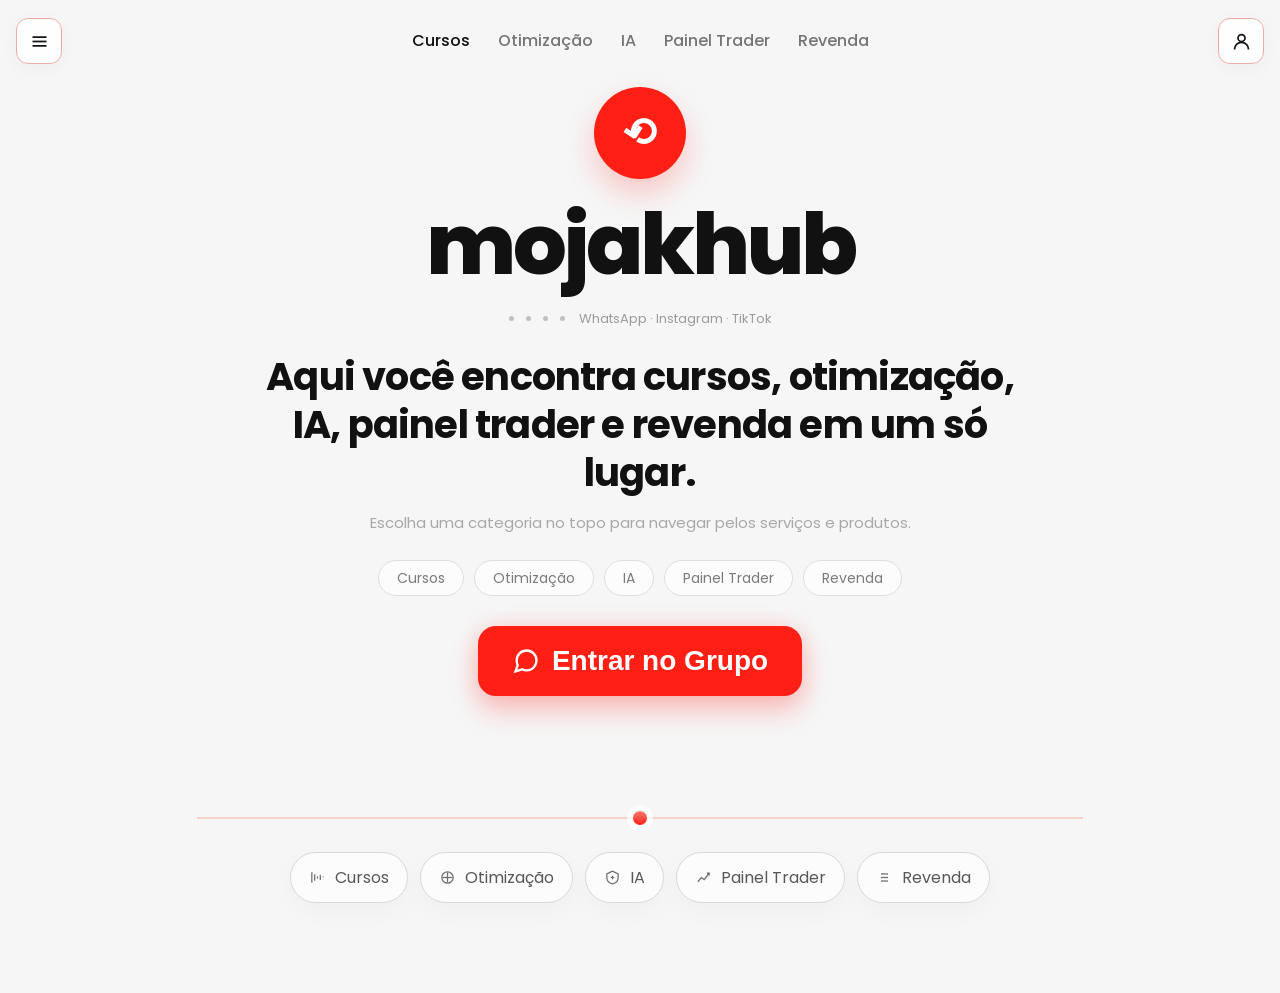
==== index.html @ c55e2aba "Create index.html" ====
<!DOCTYPE html>
<html lang="pt-BR">
<head>
  <meta charset="UTF-8" />
  <meta name="viewport" content="width=device-width, initial-scale=1.0" />
  <title>mojakhub</title>
  <link rel="preconnect" href="https://fonts.googleapis.com">
  <link rel="preconnect" href="https://fonts.gstatic.com" crossorigin>
  <link href="https://fonts.googleapis.com/css2?family=Poppins:wght@300;400;500;600;700;800&display=swap" rel="stylesheet">
  <style>
    *{margin:0;padding:0;box-sizing:border-box}
    :root{
      --bg:#f6f6f6;
      --text:#111111;
      --muted:#9b9b9b;
      --line:#e8e8e8;
      --red:#ff1f14;
      --shadow:0 14px 30px rgba(255,31,20,.22);
    }
    body{
      font-family:'Poppins',sans-serif;
      background:var(--bg);
      color:var(--text);
      min-height:100vh;
    }
    .page{min-height:100vh;position:relative;overflow-x:hidden}
    .floating-btn{
      position:fixed;top:18px;width:46px;height:46px;border-radius:12px;
      border:1px solid #efaba6;background:rgba(255,255,255,.86);
      display:flex;align-items:center;justify-content:center;z-index:50;
      box-shadow:0 4px 18px rgba(0,0,0,.04);backdrop-filter:blur(8px);cursor:pointer;
    }
    .menu-btn{left:16px}.user-btn{right:16px}
    .floating-btn svg{width:21px;height:21px;stroke:#151515;stroke-width:2;fill:none}

    .top-nav{
      max-width:900px;margin:28px auto 0;padding:0 90px;
      display:flex;justify-content:center;gap:28px;flex-wrap:wrap;
      color:#707070;font-size:16px;font-weight:500;
    }
    .top-nav a{
      text-decoration:none;color:#757575;transition:.2s ease;position:relative;
    }
    .top-nav a:hover,.top-nav a.active{color:#111}

    .hero{
      max-width:980px;margin:0 auto;padding:34px 24px 32px;
      display:flex;flex-direction:column;align-items:center;text-align:center;
    }
    .brand-icon{
      width:92px;height:92px;border-radius:999px;background:var(--red);display:grid;place-items:center;
      box-shadow:var(--shadow);margin-bottom:26px;
    }
    .brand-icon span{color:#fff;font-size:40px;font-weight:700;line-height:1;transform:rotate(-12deg)}
    .logo-text{font-size:clamp(50px,8vw,84px);line-height:.95;font-weight:800;letter-spacing:-3px;margin-bottom:24px}
    .social-row{display:flex;align-items:center;gap:14px;color:var(--muted);font-size:13px;margin-bottom:24px}
    .dots{display:flex;gap:12px;align-items:center}.dots span{width:5px;height:5px;border-radius:999px;background:#bfbfbf;display:block}
    .headline{max-width:760px;font-size:clamp(24px,3vw,42px);line-height:1.25;font-weight:700;letter-spacing:-.8px;margin-bottom:14px}
    .subtext{color:#a8a8a8;font-size:15px;margin-bottom:26px}
    .chip-wrap{display:flex;flex-wrap:wrap;justify-content:center;gap:10px;max-width:920px;margin-bottom:30px}
    .chip{padding:10px 18px;border:1px solid #dfdfdf;background:rgba(255,255,255,.72);border-radius:999px;font-size:14px;color:#7b7b7b;line-height:1;white-space:nowrap}
    .cta{
      display:inline-flex;align-items:center;justify-content:center;gap:12px;min-width:300px;height:70px;
      padding:0 34px;border-radius:18px;background:var(--red);color:#fff;font-size:28px;font-weight:700;
      border:none;box-shadow:0 14px 28px rgba(255,31,20,.25),0 0 24px rgba(255,31,20,.12);cursor:pointer;
      margin-bottom:78px;
    }
    .cta svg{width:28px;height:28px;stroke:currentColor;stroke-width:2;fill:none}
    .divider-block{width:min(100%,930px);margin:0 auto;padding:0 22px 90px}
    .line-top{position:relative;height:24px;margin-bottom:22px}
    .line-top::before{content:"";position:absolute;left:0;right:0;top:50%;height:1px;background:rgba(255,31,20,.35);transform:translateY(-50%)}
    .line-top::after{content:"";position:absolute;left:50%;top:50%;width:14px;height:14px;border-radius:999px;background:linear-gradient(180deg,#ff7a73,var(--red));transform:translate(-50%,-50%);box-shadow:0 0 0 6px rgba(255,255,255,.75)}
    .bottom-categories{display:flex;flex-wrap:wrap;justify-content:center;gap:12px}
    .bottom-chip{display:inline-flex;align-items:center;gap:9px;padding:12px 18px;background:rgba(255,255,255,.72);border:1px solid #d8d8d8;border-radius:999px;color:#585858;font-size:16px;box-shadow:0 8px 24px rgba(0,0,0,.03)}
    .bottom-chip svg{width:17px;height:17px;stroke:#6f6f6f;stroke-width:1.8;fill:none}

    @media (max-width:860px){
      .top-nav{padding:0 70px;gap:18px;font-size:14px}
      .hero{padding-top:42px}
      .headline{font-size:28px}
      .cta{min-width:260px;height:60px;font-size:22px}
      .bottom-chip{font-size:14px}
    }
    @media (max-width:560px){
      .top-nav{padding:0 20px;gap:12px;font-size:13px;margin-top:76px}
      .brand-icon{width:78px;height:78px;margin-bottom:20px}.brand-icon span{font-size:34px}
      .social-row{flex-direction:column;gap:10px}
      .headline{font-size:24px}
      .subtext{font-size:13px;line-height:1.5}
      .chip,.bottom-chip{font-size:13px;padding:10px 14px}
      .cta{min-width:100%;width:100%;font-size:20px}
      .divider-block{padding-bottom:60px}
    }
  </style>
</head>
<body>
  <div class="page">
    <button class="floating-btn menu-btn" aria-label="Menu">
      <svg viewBox="0 0 24 24"><path d="M4 7h16"></path><path d="M4 12h16"></path><path d="M4 17h16"></path></svg>
    </button>

    <button class="floating-btn user-btn" aria-label="Perfil">
      <svg viewBox="0 0 24 24"><path d="M20 21a8 8 0 0 0-16 0"></path><circle cx="12" cy="8" r="4"></circle></svg>
    </button>

    <nav class="top-nav">
      <a href="#" class="active">Cursos</a>
      <a href="#">Otimização</a>
      <a href="#">IA</a>
      <a href="#">Painel Trader</a>
      <a href="#">Revenda</a>
    </nav>

    <main class="hero">
      <div class="brand-icon"><span>⟲</span></div>
      <h1 class="logo-text">mojakhub</h1>

      <div class="social-row">
        <div class="dots"><span></span><span></span><span></span><span></span></div>
        <div>WhatsApp · Instagram · TikTok</div>
      </div>

      <h2 class="headline">Aqui você encontra cursos, otimização, IA, painel trader e revenda em um só lugar.</h2>
      <p class="subtext">Escolha uma categoria no topo para navegar pelos serviços e produtos.</p>

      <div class="chip-wrap">
        <span class="chip">Cursos</span>
        <span class="chip">Otimização</span>
        <span class="chip">IA</span>
        <span class="chip">Painel Trader</span>
        <span class="chip">Revenda</span>
      </div>

      <button class="cta">
        <svg viewBox="0 0 24 24"><path d="M21 11.5a8.38 8.38 0 0 1-1.9 5.4A8.5 8.5 0 0 1 12.5 20a8.38 8.38 0 0 1-3.8-.9L3 21l1.9-5.5a8.38 8.38 0 0 1-.9-4A8.5 8.5 0 0 1 12.5 3a8.5 8.5 0 0 1 8.5 8.5Z"></path></svg>
        Entrar no Grupo
      </button>
    </main>

    <section class="divider-block">
      <div class="line-top"></div>
      <div class="bottom-categories">
        <div class="bottom-chip">
          <svg viewBox="0 0 24 24"><path d="M4 19.5V4.5"></path><path d="M8 16.5V7.5"></path><path d="M12 13.5v-3"></path><path d="M16 15.5v-7"></path><path d="M20 11.5v-1"></path></svg>
          Cursos
        </div>
        <div class="bottom-chip">
          <svg viewBox="0 0 24 24"><path d="M5 12h14"></path><path d="M12 5v14"></path><circle cx="12" cy="12" r="8"></circle></svg>
          Otimização
        </div>
        <div class="bottom-chip">
          <svg viewBox="0 0 24 24"><path d="M12 3 4 7v5c0 5 3.4 8 8 9 4.6-1 8-4 8-9V7l-8-4Z"></path><path d="M9.5 12h5"></path><path d="M12 9.5v5"></path></svg>
          IA
        </div>
        <div class="bottom-chip">
          <svg viewBox="0 0 24 24"><path d="M4 18l5-6 4 3 7-9"></path><path d="M17 6h3v3"></path></svg>
          Painel Trader
        </div>
        <div class="bottom-chip">
          <svg viewBox="0 0 24 24"><path d="M7 7h10"></path><path d="M7 12h10"></path><path d="M7 17h10"></path><path d="M4 7h.01"></path><path d="M4 12h.01"></path><path d="M4 17h.01"></path></svg>
          Revenda
        </div>
      </div>
    </section>
  </div>
</body>
</html>
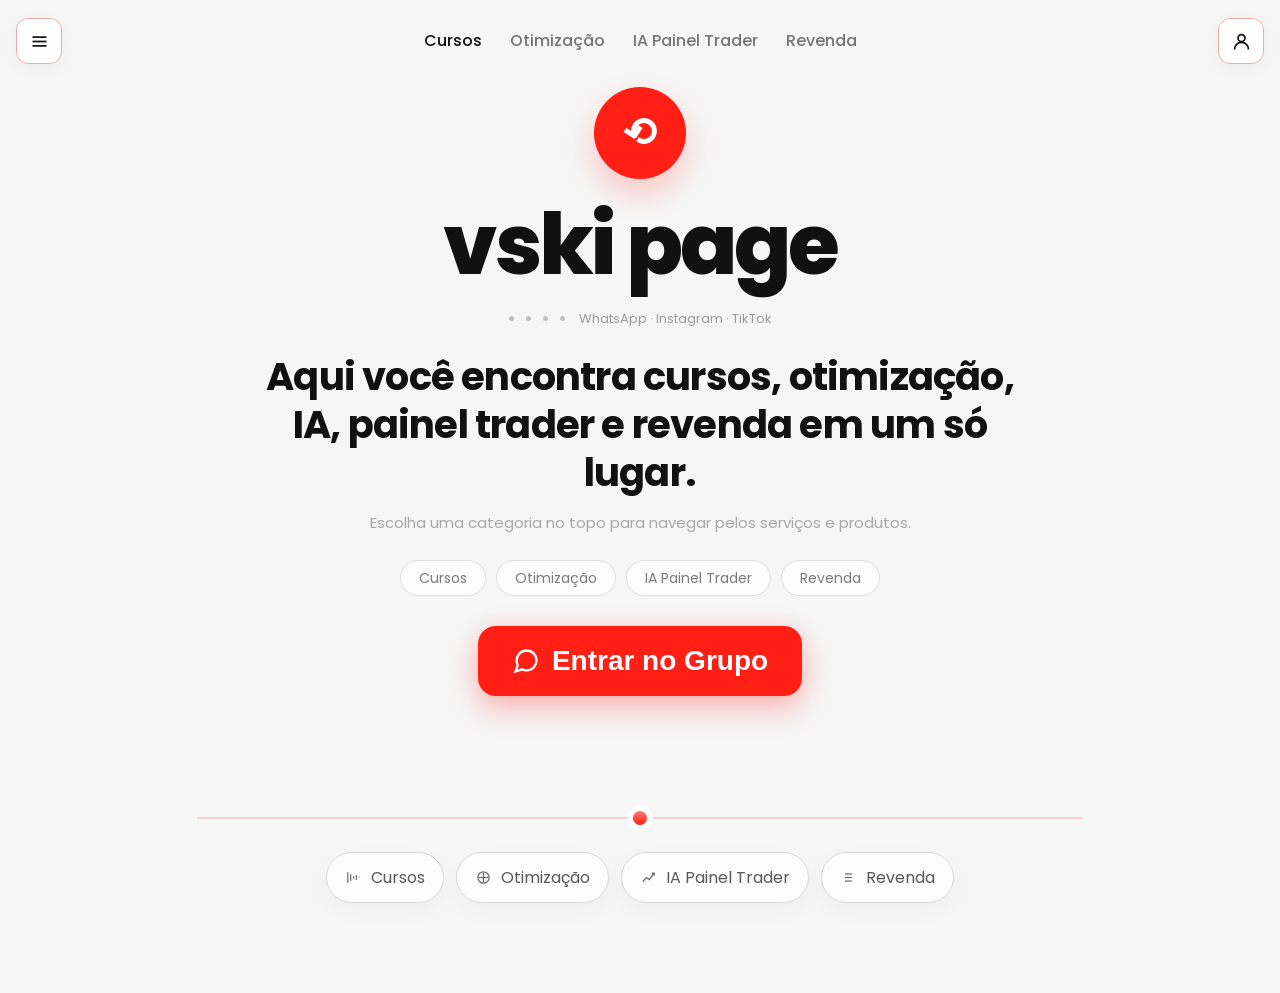
==== commit 56459691: "Update index.html" ====
--- a/index.html
+++ b/index.html
@@ -106,14 +106,13 @@
     <nav class="top-nav">
       <a href="#" class="active">Cursos</a>
       <a href="#">Otimização</a>
-      <a href="#">IA</a>
-      <a href="#">Painel Trader</a>
+      <a href="#">IA Painel Trader</a>
       <a href="#">Revenda</a>
     </nav>
 
     <main class="hero">
       <div class="brand-icon"><span>⟲</span></div>
-      <h1 class="logo-text">mojakhub</h1>
+      <h1 class="logo-text">vski page</h1>
 
       <div class="social-row">
         <div class="dots"><span></span><span></span><span></span><span></span></div>
@@ -126,8 +125,7 @@
       <div class="chip-wrap">
         <span class="chip">Cursos</span>
         <span class="chip">Otimização</span>
-        <span class="chip">IA</span>
-        <span class="chip">Painel Trader</span>
+        <span class="chip">IA Painel Trader</span>
         <span class="chip">Revenda</span>
       </div>
 
@@ -149,12 +147,8 @@
           Otimização
         </div>
         <div class="bottom-chip">
-          <svg viewBox="0 0 24 24"><path d="M12 3 4 7v5c0 5 3.4 8 8 9 4.6-1 8-4 8-9V7l-8-4Z"></path><path d="M9.5 12h5"></path><path d="M12 9.5v5"></path></svg>
-          IA
-        </div>
-        <div class="bottom-chip">
           <svg viewBox="0 0 24 24"><path d="M4 18l5-6 4 3 7-9"></path><path d="M17 6h3v3"></path></svg>
-          Painel Trader
+          IA Painel Trader
         </div>
         <div class="bottom-chip">
           <svg viewBox="0 0 24 24"><path d="M7 7h10"></path><path d="M7 12h10"></path><path d="M7 17h10"></path><path d="M4 7h.01"></path><path d="M4 12h.01"></path><path d="M4 17h.01"></path></svg>
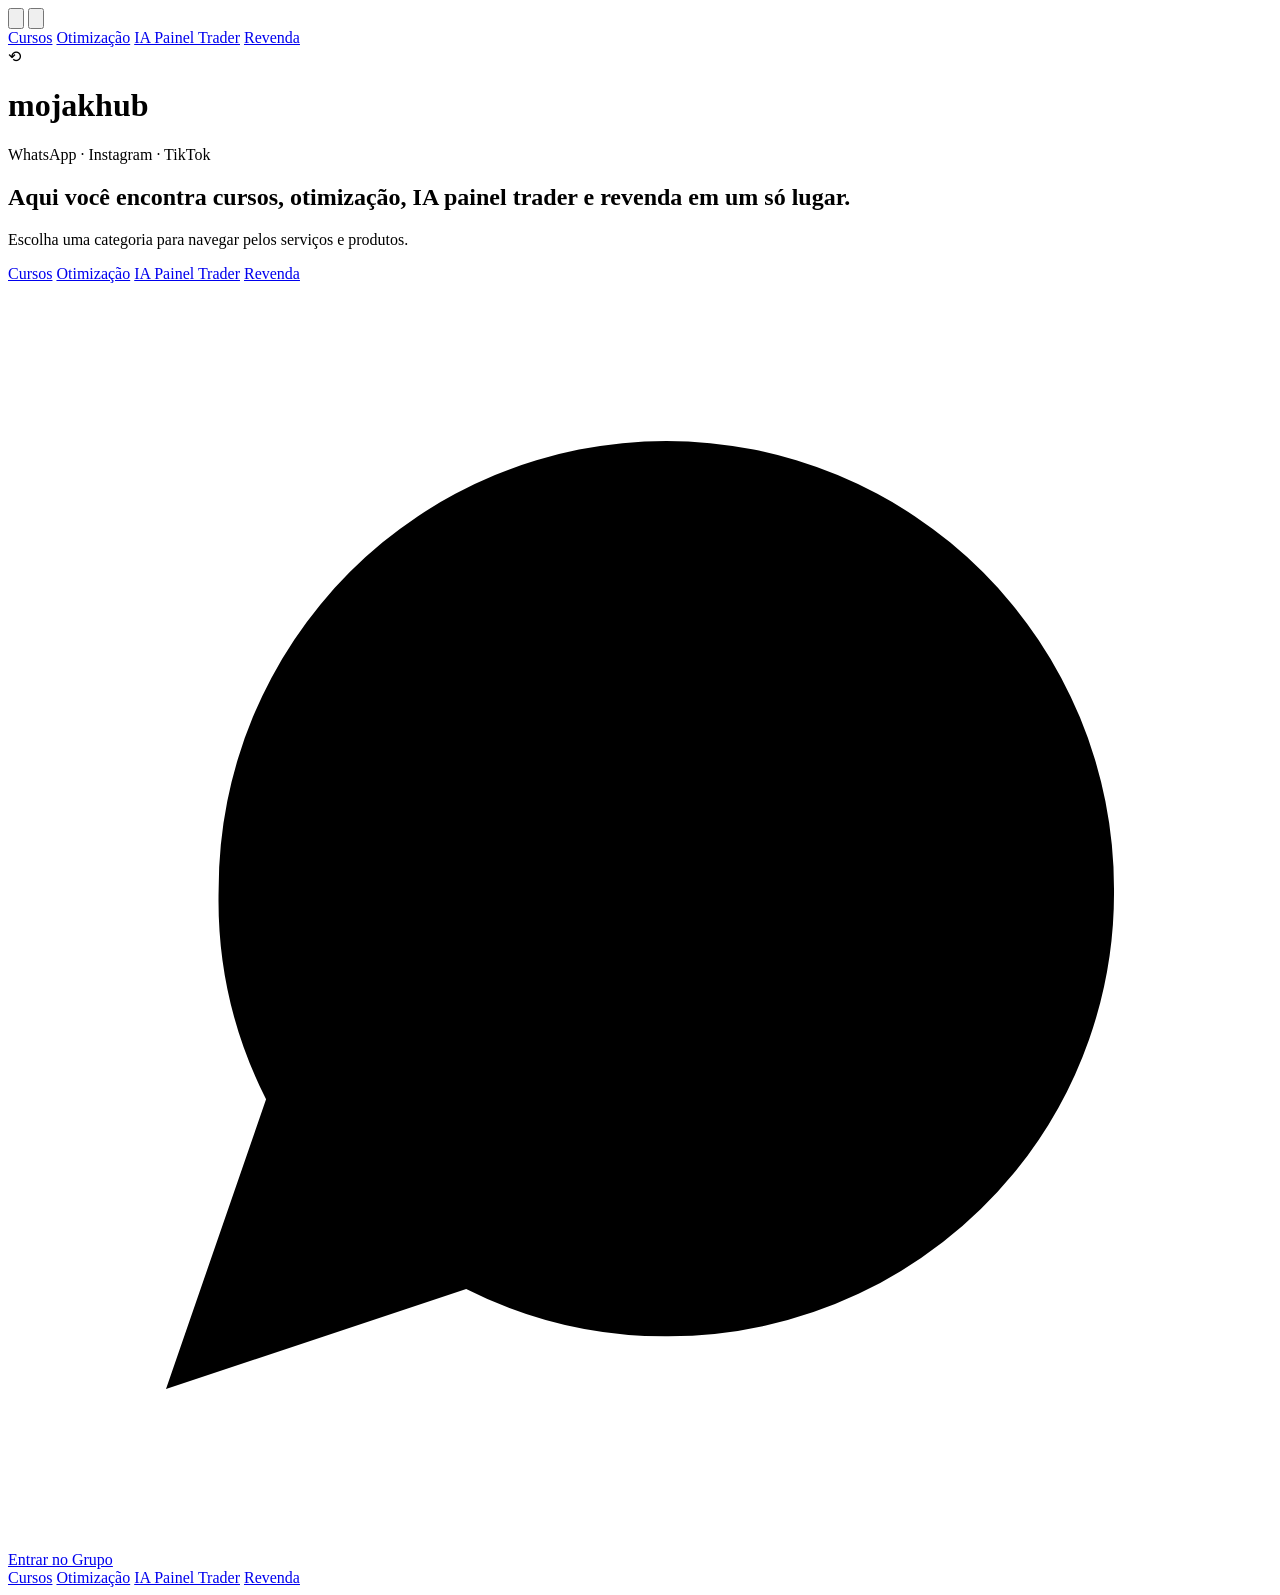
==== commit 5b73875a: "Update index.html" ====
--- a/index.html
+++ b/index.html
@@ -3,95 +3,11 @@
 <head>
   <meta charset="UTF-8" />
   <meta name="viewport" content="width=device-width, initial-scale=1.0" />
-  <title>mojakhub</title>
+  <title>Mojakhub</title>
+  <link rel="stylesheet" href="style.css" />
   <link rel="preconnect" href="https://fonts.googleapis.com">
   <link rel="preconnect" href="https://fonts.gstatic.com" crossorigin>
   <link href="https://fonts.googleapis.com/css2?family=Poppins:wght@300;400;500;600;700;800&display=swap" rel="stylesheet">
-  <style>
-    *{margin:0;padding:0;box-sizing:border-box}
-    :root{
-      --bg:#f6f6f6;
-      --text:#111111;
-      --muted:#9b9b9b;
-      --line:#e8e8e8;
-      --red:#ff1f14;
-      --shadow:0 14px 30px rgba(255,31,20,.22);
-    }
-    body{
-      font-family:'Poppins',sans-serif;
-      background:var(--bg);
-      color:var(--text);
-      min-height:100vh;
-    }
-    .page{min-height:100vh;position:relative;overflow-x:hidden}
-    .floating-btn{
-      position:fixed;top:18px;width:46px;height:46px;border-radius:12px;
-      border:1px solid #efaba6;background:rgba(255,255,255,.86);
-      display:flex;align-items:center;justify-content:center;z-index:50;
-      box-shadow:0 4px 18px rgba(0,0,0,.04);backdrop-filter:blur(8px);cursor:pointer;
-    }
-    .menu-btn{left:16px}.user-btn{right:16px}
-    .floating-btn svg{width:21px;height:21px;stroke:#151515;stroke-width:2;fill:none}
-
-    .top-nav{
-      max-width:900px;margin:28px auto 0;padding:0 90px;
-      display:flex;justify-content:center;gap:28px;flex-wrap:wrap;
-      color:#707070;font-size:16px;font-weight:500;
-    }
-    .top-nav a{
-      text-decoration:none;color:#757575;transition:.2s ease;position:relative;
-    }
-    .top-nav a:hover,.top-nav a.active{color:#111}
-
-    .hero{
-      max-width:980px;margin:0 auto;padding:34px 24px 32px;
-      display:flex;flex-direction:column;align-items:center;text-align:center;
-    }
-    .brand-icon{
-      width:92px;height:92px;border-radius:999px;background:var(--red);display:grid;place-items:center;
-      box-shadow:var(--shadow);margin-bottom:26px;
-    }
-    .brand-icon span{color:#fff;font-size:40px;font-weight:700;line-height:1;transform:rotate(-12deg)}
-    .logo-text{font-size:clamp(50px,8vw,84px);line-height:.95;font-weight:800;letter-spacing:-3px;margin-bottom:24px}
-    .social-row{display:flex;align-items:center;gap:14px;color:var(--muted);font-size:13px;margin-bottom:24px}
-    .dots{display:flex;gap:12px;align-items:center}.dots span{width:5px;height:5px;border-radius:999px;background:#bfbfbf;display:block}
-    .headline{max-width:760px;font-size:clamp(24px,3vw,42px);line-height:1.25;font-weight:700;letter-spacing:-.8px;margin-bottom:14px}
-    .subtext{color:#a8a8a8;font-size:15px;margin-bottom:26px}
-    .chip-wrap{display:flex;flex-wrap:wrap;justify-content:center;gap:10px;max-width:920px;margin-bottom:30px}
-    .chip{padding:10px 18px;border:1px solid #dfdfdf;background:rgba(255,255,255,.72);border-radius:999px;font-size:14px;color:#7b7b7b;line-height:1;white-space:nowrap}
-    .cta{
-      display:inline-flex;align-items:center;justify-content:center;gap:12px;min-width:300px;height:70px;
-      padding:0 34px;border-radius:18px;background:var(--red);color:#fff;font-size:28px;font-weight:700;
-      border:none;box-shadow:0 14px 28px rgba(255,31,20,.25),0 0 24px rgba(255,31,20,.12);cursor:pointer;
-      margin-bottom:78px;
-    }
-    .cta svg{width:28px;height:28px;stroke:currentColor;stroke-width:2;fill:none}
-    .divider-block{width:min(100%,930px);margin:0 auto;padding:0 22px 90px}
-    .line-top{position:relative;height:24px;margin-bottom:22px}
-    .line-top::before{content:"";position:absolute;left:0;right:0;top:50%;height:1px;background:rgba(255,31,20,.35);transform:translateY(-50%)}
-    .line-top::after{content:"";position:absolute;left:50%;top:50%;width:14px;height:14px;border-radius:999px;background:linear-gradient(180deg,#ff7a73,var(--red));transform:translate(-50%,-50%);box-shadow:0 0 0 6px rgba(255,255,255,.75)}
-    .bottom-categories{display:flex;flex-wrap:wrap;justify-content:center;gap:12px}
-    .bottom-chip{display:inline-flex;align-items:center;gap:9px;padding:12px 18px;background:rgba(255,255,255,.72);border:1px solid #d8d8d8;border-radius:999px;color:#585858;font-size:16px;box-shadow:0 8px 24px rgba(0,0,0,.03)}
-    .bottom-chip svg{width:17px;height:17px;stroke:#6f6f6f;stroke-width:1.8;fill:none}
-
-    @media (max-width:860px){
-      .top-nav{padding:0 70px;gap:18px;font-size:14px}
-      .hero{padding-top:42px}
-      .headline{font-size:28px}
-      .cta{min-width:260px;height:60px;font-size:22px}
-      .bottom-chip{font-size:14px}
-    }
-    @media (max-width:560px){
-      .top-nav{padding:0 20px;gap:12px;font-size:13px;margin-top:76px}
-      .brand-icon{width:78px;height:78px;margin-bottom:20px}.brand-icon span{font-size:34px}
-      .social-row{flex-direction:column;gap:10px}
-      .headline{font-size:24px}
-      .subtext{font-size:13px;line-height:1.5}
-      .chip,.bottom-chip{font-size:13px;padding:10px 14px}
-      .cta{min-width:100%;width:100%;font-size:20px}
-      .divider-block{padding-bottom:60px}
-    }
-  </style>
 </head>
 <body>
   <div class="page">
@@ -104,56 +20,44 @@
     </button>
 
     <nav class="top-nav">
-      <a href="#" class="active">Cursos</a>
-      <a href="#">Otimização</a>
-      <a href="#">IA Painel Trader</a>
-      <a href="#">Revenda</a>
+      <a href="cursos.html">Cursos</a>
+      <a href="otimizacao.html">Otimização</a>
+      <a href="ia-painel-trader.html">IA Painel Trader</a>
+      <a href="revenda.html">Revenda</a>
     </nav>
 
     <main class="hero">
       <div class="brand-icon"><span>⟲</span></div>
-      <h1 class="logo-text">vski page</h1>
+      <h1 class="logo-text">mojakhub</h1>
 
       <div class="social-row">
         <div class="dots"><span></span><span></span><span></span><span></span></div>
         <div>WhatsApp · Instagram · TikTok</div>
       </div>
 
-      <h2 class="headline">Aqui você encontra cursos, otimização, IA, painel trader e revenda em um só lugar.</h2>
-      <p class="subtext">Escolha uma categoria no topo para navegar pelos serviços e produtos.</p>
+      <h2 class="headline">Aqui você encontra cursos, otimização, IA painel trader e revenda em um só lugar.</h2>
+      <p class="subtext">Escolha uma categoria para navegar pelos serviços e produtos.</p>
 
       <div class="chip-wrap">
-        <span class="chip">Cursos</span>
-        <span class="chip">Otimização</span>
-        <span class="chip">IA Painel Trader</span>
-        <span class="chip">Revenda</span>
+        <a class="chip" href="cursos.html">Cursos</a>
+        <a class="chip" href="otimizacao.html">Otimização</a>
+        <a class="chip" href="ia-painel-trader.html">IA Painel Trader</a>
+        <a class="chip" href="revenda.html">Revenda</a>
       </div>
 
-      <button class="cta">
+      <a class="cta" href="#">
         <svg viewBox="0 0 24 24"><path d="M21 11.5a8.38 8.38 0 0 1-1.9 5.4A8.5 8.5 0 0 1 12.5 20a8.38 8.38 0 0 1-3.8-.9L3 21l1.9-5.5a8.38 8.38 0 0 1-.9-4A8.5 8.5 0 0 1 12.5 3a8.5 8.5 0 0 1 8.5 8.5Z"></path></svg>
         Entrar no Grupo
-      </button>
+      </a>
     </main>
 
     <section class="divider-block">
       <div class="line-top"></div>
       <div class="bottom-categories">
-        <div class="bottom-chip">
-          <svg viewBox="0 0 24 24"><path d="M4 19.5V4.5"></path><path d="M8 16.5V7.5"></path><path d="M12 13.5v-3"></path><path d="M16 15.5v-7"></path><path d="M20 11.5v-1"></path></svg>
-          Cursos
-        </div>
-        <div class="bottom-chip">
-          <svg viewBox="0 0 24 24"><path d="M5 12h14"></path><path d="M12 5v14"></path><circle cx="12" cy="12" r="8"></circle></svg>
-          Otimização
-        </div>
-        <div class="bottom-chip">
-          <svg viewBox="0 0 24 24"><path d="M4 18l5-6 4 3 7-9"></path><path d="M17 6h3v3"></path></svg>
-          IA Painel Trader
-        </div>
-        <div class="bottom-chip">
-          <svg viewBox="0 0 24 24"><path d="M7 7h10"></path><path d="M7 12h10"></path><path d="M7 17h10"></path><path d="M4 7h.01"></path><path d="M4 12h.01"></path><path d="M4 17h.01"></path></svg>
-          Revenda
-        </div>
+        <a class="bottom-chip" href="cursos.html">Cursos</a>
+        <a class="bottom-chip" href="otimizacao.html">Otimização</a>
+        <a class="bottom-chip" href="ia-painel-trader.html">IA Painel Trader</a>
+        <a class="bottom-chip" href="revenda.html">Revenda</a>
       </div>
     </section>
   </div>
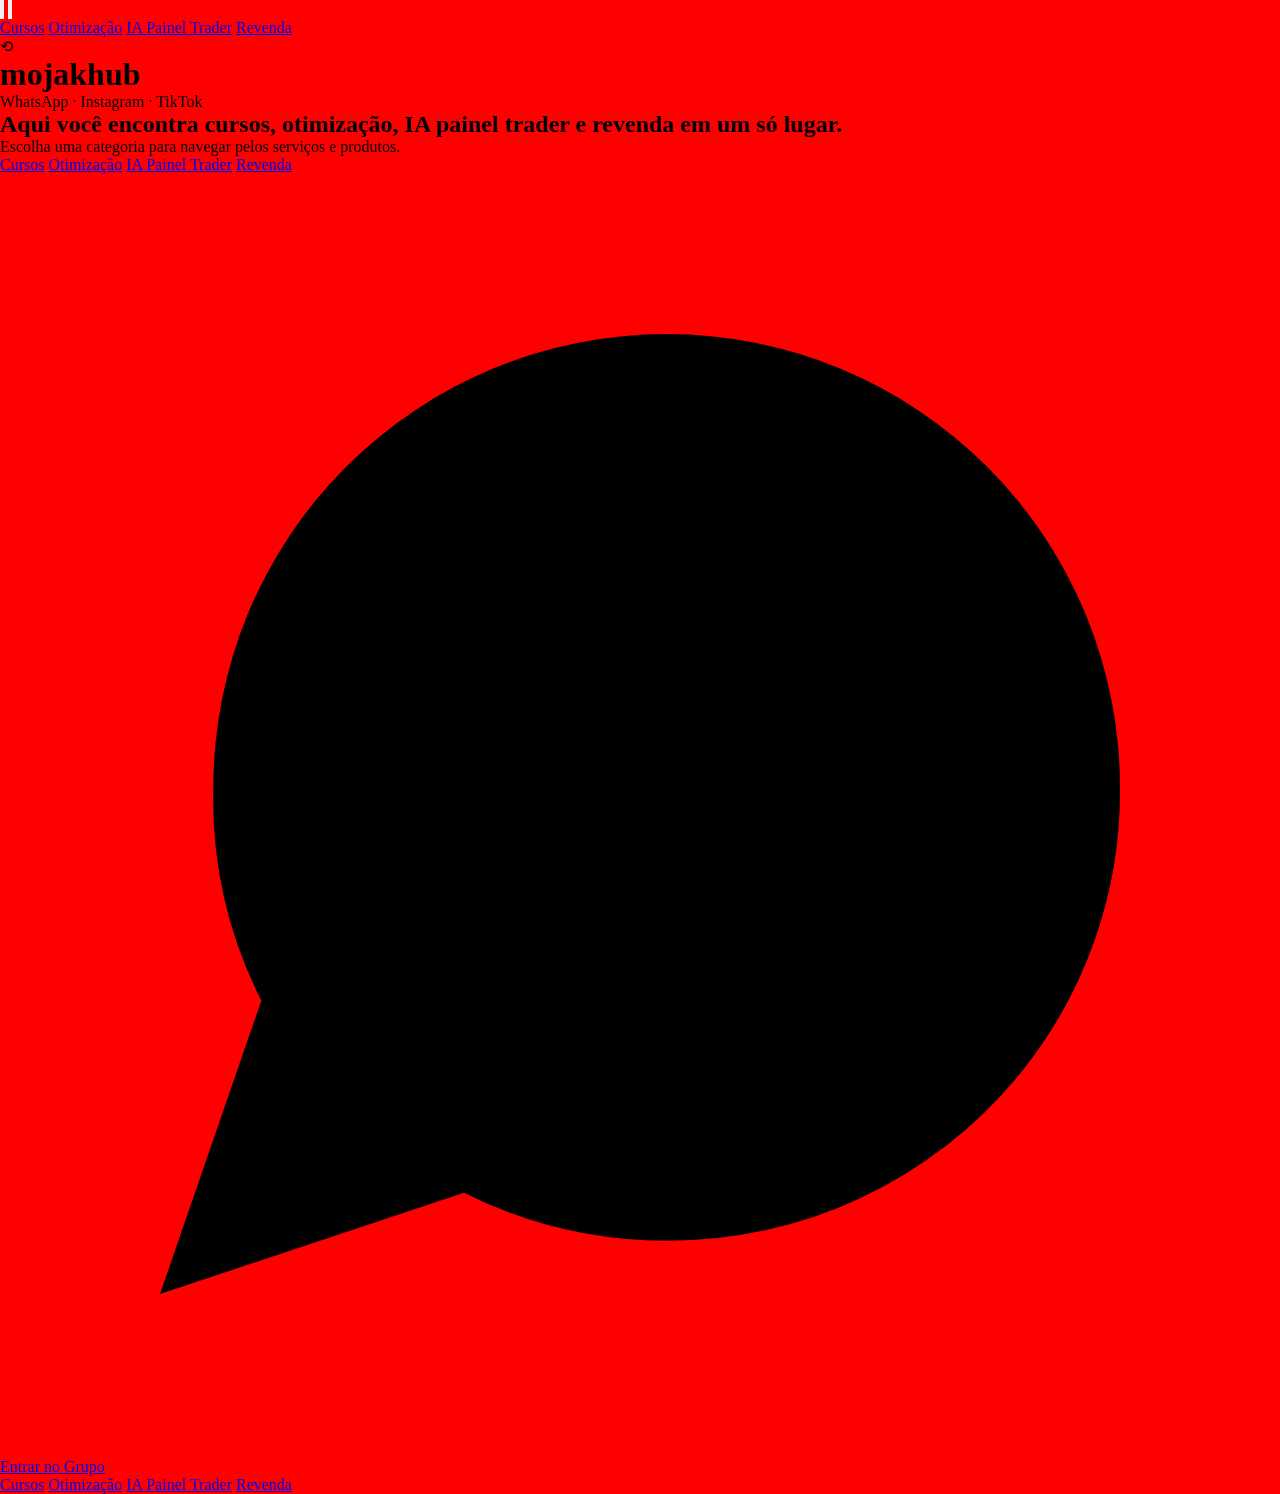
==== commit 01881769: "Update index.html" ====
--- a/index.html
+++ b/index.html
@@ -4,10 +4,15 @@
   <meta charset="UTF-8" />
   <meta name="viewport" content="width=device-width, initial-scale=1.0" />
   <title>Mojakhub</title>
-  <link rel="stylesheet" href="style.css" />
+  <link rel="stylesheet" href="./style.css">
   <link rel="preconnect" href="https://fonts.googleapis.com">
   <link rel="preconnect" href="https://fonts.gstatic.com" crossorigin>
   <link href="https://fonts.googleapis.com/css2?family=Poppins:wght@300;400;500;600;700;800&display=swap" rel="stylesheet">
+  <style>
+body {
+  background: red !important;
+}
+</style>
 </head>
 <body>
   <div class="page">
--- a/style.css
+++ b/style.css
@@ -0,0 +1,76 @@
+*{margin:0;padding:0;box-sizing:border-box}
+  color:#b0b0b0;
+  font-weight:600;
+  margin-bottom:18px;
+}
+.product-name{
+  font-size:22px;
+  font-weight:700;
+  line-height:1.2;
+  margin-bottom:12px;
+}
+.product-price{
+  color:var(--red);
+  font-size:18px;
+  font-weight:800;
+}
+.info-box{
+  max-width:760px;
+  margin:0 auto;
+  background:#fff;
+  border:1px solid #ececec;
+  border-radius:28px;
+  overflow:hidden;
+}
+.action-row{
+  padding:18px;
+  display:grid;
+  grid-template-columns:1fr 1fr;
+  gap:14px;
+  border-bottom:1px solid #f0f0f0;
+}
+.action-btn{
+  height:64px;
+  border-radius:16px;
+  display:flex;
+  align-items:center;
+  justify-content:center;
+  font-weight:700;
+  font-size:20px;
+}
+.action-btn.primary{background:var(--red);color:#fff;box-shadow:var(--shadow)}
+.action-btn.secondary{background:#f9f9f9;color:#555;border:1px solid #e5e5e5}
+.info-grid{
+  padding:22px 18px 18px;
+  display:grid;
+  grid-template-columns:repeat(3,1fr);
+  gap:14px;
+}
+.info-item{
+  border:1px solid #ececec;
+  border-radius:16px;
+  padding:18px;
+  background:#fafafa;
+}
+.info-item strong{display:block;font-size:18px;margin-bottom:5px}
+.info-item span{color:#9a9a9a;font-size:14px}
+@media (max-width:1024px){.products-grid{grid-template-columns:repeat(2,minmax(0,1fr))}}
+@media (max-width:860px){
+  .top-nav{padding:0 70px;gap:18px;font-size:14px}
+  .headline{font-size:28px}
+  .cta{min-width:260px;height:60px;font-size:22px}
+  .bottom-chip{font-size:14px}
+  .action-row,.info-grid{grid-template-columns:1fr}
+}
+@media (max-width:560px){
+  .top-nav{padding:0 20px;gap:12px;font-size:13px;margin-top:76px}
+  .brand-icon{width:78px;height:78px;margin-bottom:20px}.brand-icon span{font-size:34px}
+  .social-row{flex-direction:column;gap:10px}
+  .headline{font-size:24px}
+  .subtext{font-size:13px;line-height:1.5}
+  .chip,.bottom-chip{font-size:13px;padding:10px 14px}
+  .cta{min-width:100%;width:100%;font-size:20px}
+  .divider-block{padding-bottom:60px}
+  .products-grid{grid-template-columns:1fr}
+  .product-name{font-size:20px}
+}
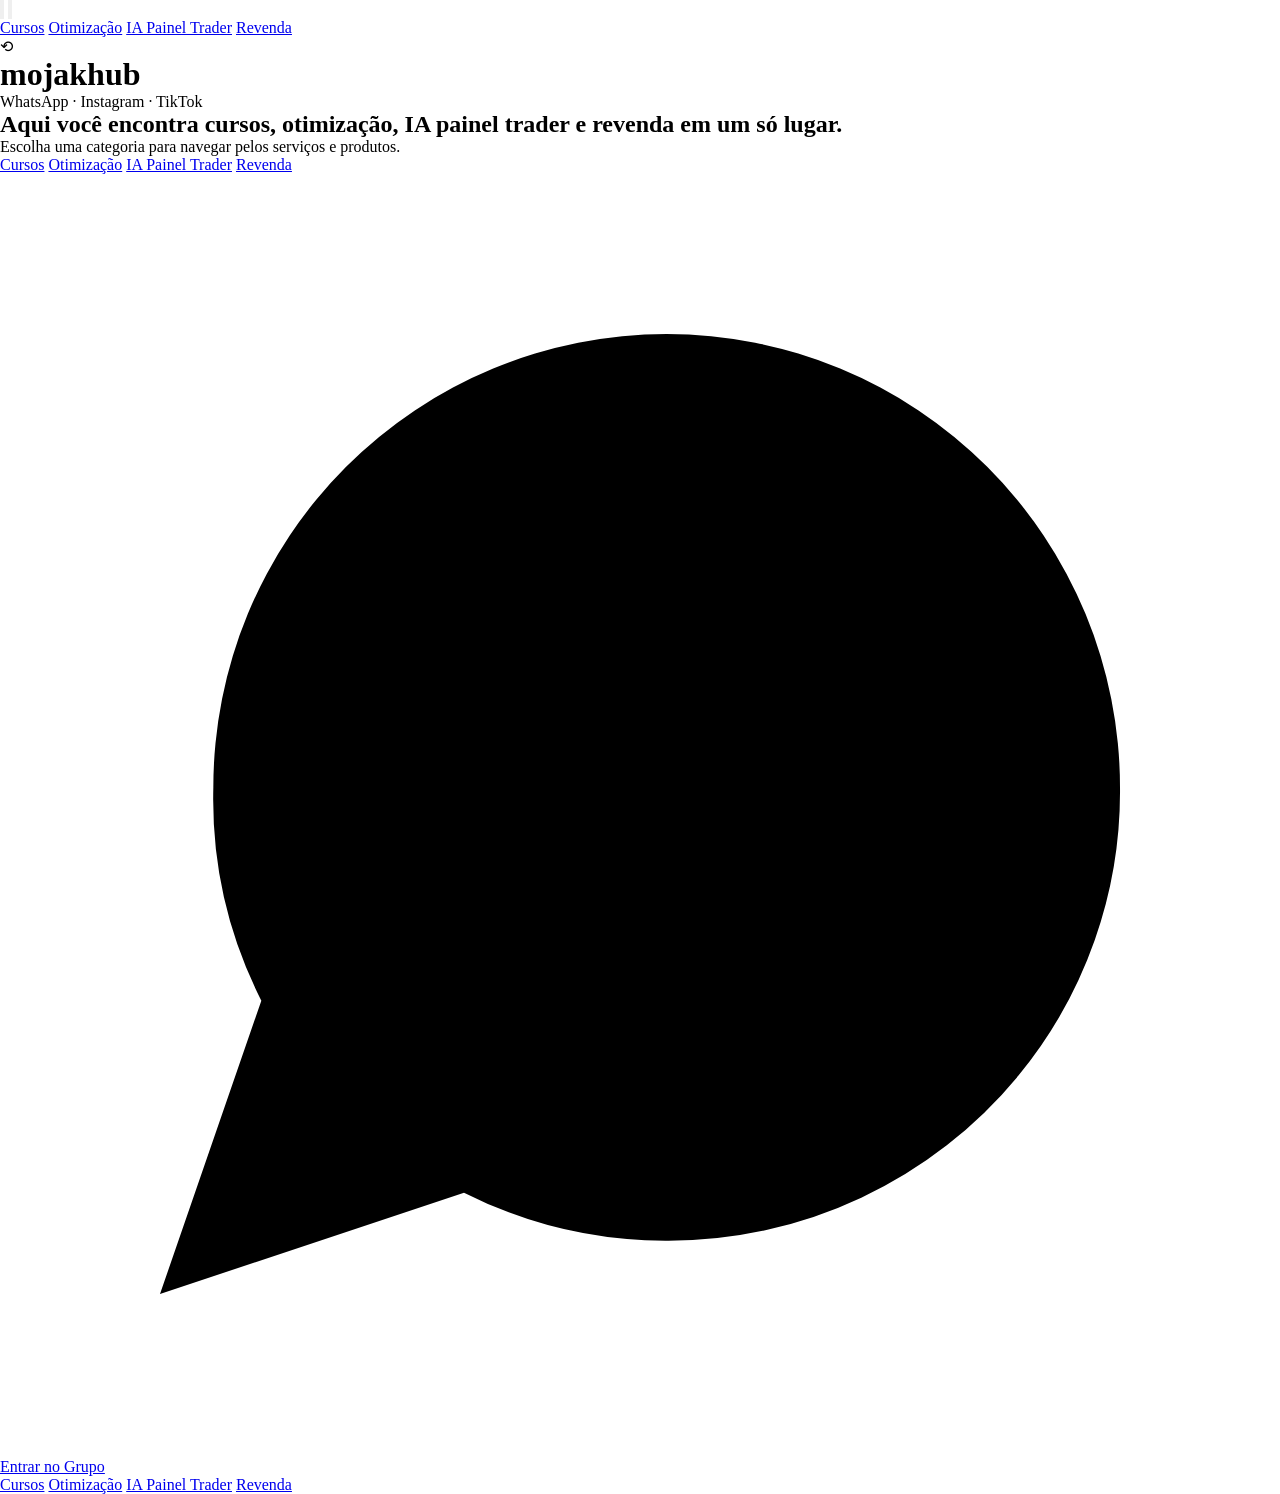
==== commit ad7a5625: "Update index.html" ====
--- a/index.html
+++ b/index.html
@@ -8,11 +8,6 @@
   <link rel="preconnect" href="https://fonts.googleapis.com">
   <link rel="preconnect" href="https://fonts.gstatic.com" crossorigin>
   <link href="https://fonts.googleapis.com/css2?family=Poppins:wght@300;400;500;600;700;800&display=swap" rel="stylesheet">
-  <style>
-body {
-  background: red !important;
-}
-</style>
 </head>
 <body>
   <div class="page">
